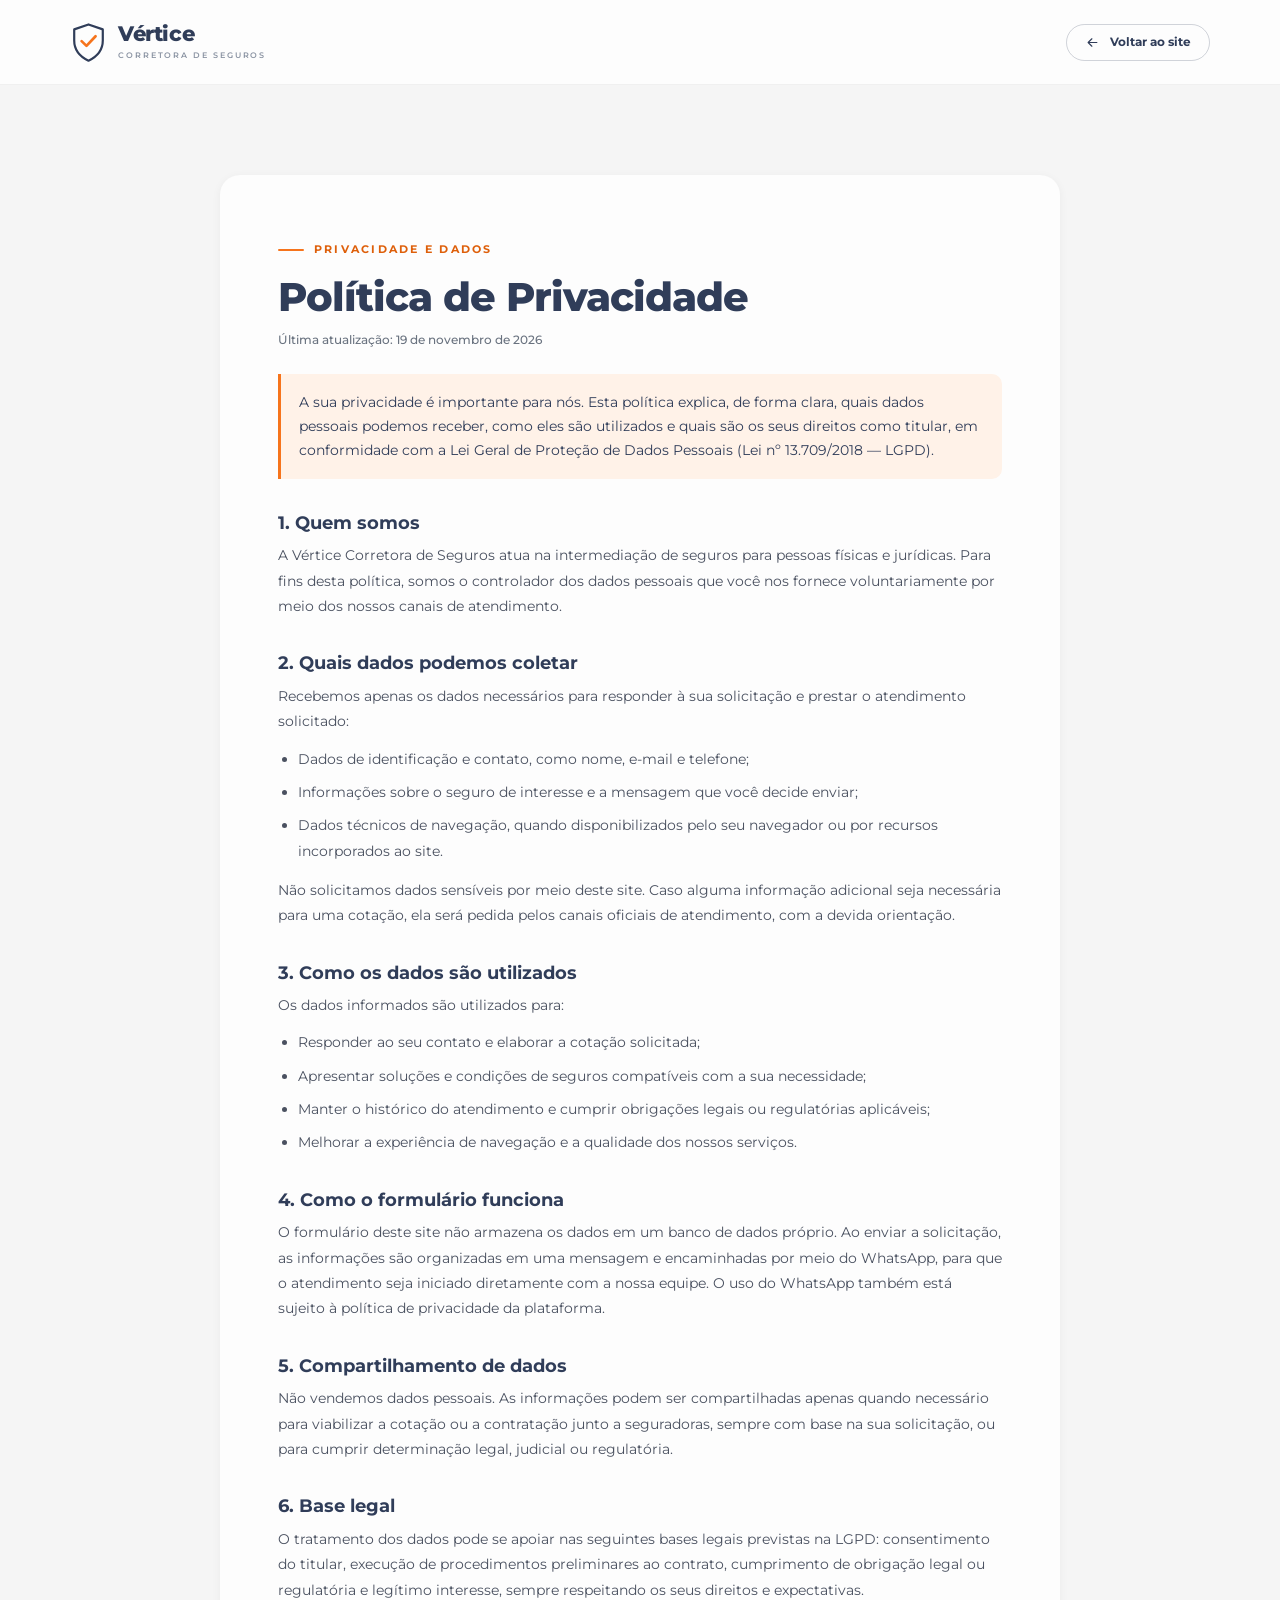
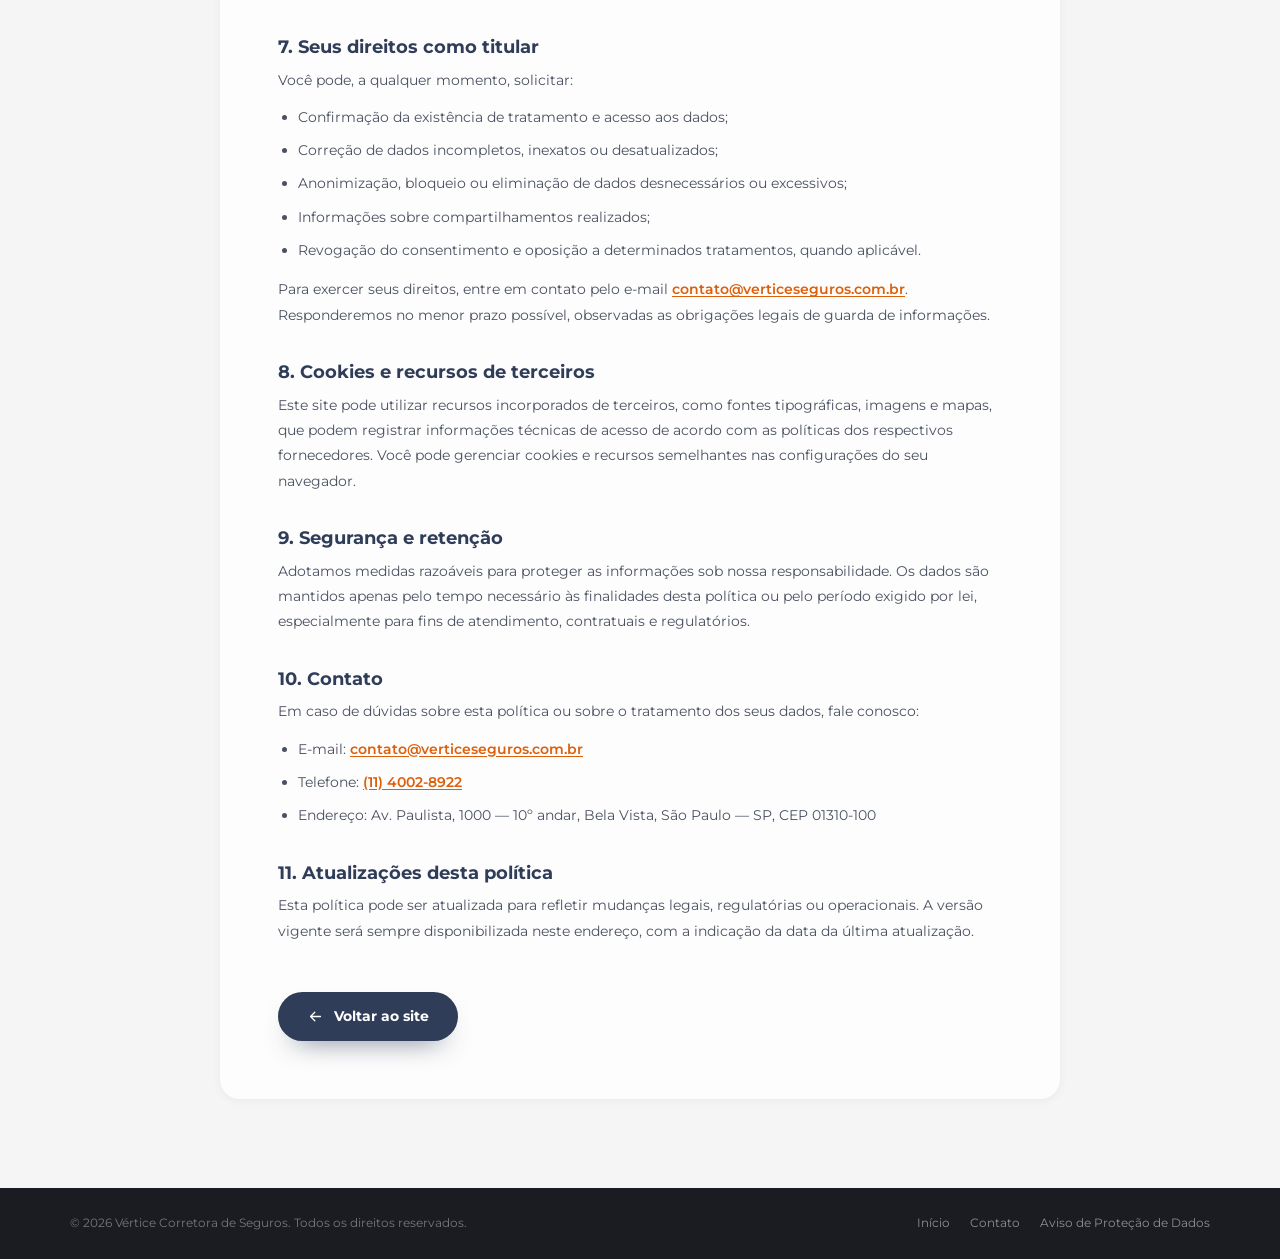
==== privacidade.html @ 3427d9cf "first commit" ====
﻿<!DOCTYPE html>
<html lang="pt-BR">
<head>
  <meta charset="UTF-8">
  <meta name="viewport" content="width=device-width, initial-scale=1.0">
  <title>Política de Privacidade | Vértice Seguros</title>
  <meta name="description" content="Saiba como a Vértice Corretora de Seguros trata os dados pessoais recebidos por meio de seus canais de atendimento, em conformidade com a LGPD.">
  <meta name="theme-color" content="#F6741C">
  <link rel="icon" type="image/svg+xml" href="assets/img/favicon.svg">
  <link rel="preconnect" href="https://fonts.googleapis.com">
  <link rel="preconnect" href="https://fonts.gstatic.com" crossorigin>
  <link href="https://fonts.googleapis.com/css2?family=Montserrat:wght@400;500;600;700;800&display=swap" rel="stylesheet">
  <link rel="stylesheet" href="assets/css/styles.css">
</head>
<body class="legal-page">
  <a class="skip-link" href="#conteudo">Ir para o conteúdo</a>

  <header class="site-header legal-header">
    <div class="container header-inner">
      <a class="brand" href="index.html" aria-label="Vértice Seguros, voltar ao site">
        <svg class="brand-mark" viewBox="0 0 44 48" aria-hidden="true">
          <path d="M22 2.5 39 8.4v13.2c0 10.9-6.9 19.2-17 24.1-10.1-4.9-17-13.2-17-24.1V8.4L22 2.5Z" fill="none" stroke="currentColor" stroke-width="2.6" stroke-linejoin="round"/>
          <path d="M13.8 22.4 19.6 28 30.4 16.6" fill="none" stroke="#F6741C" stroke-width="3.2" stroke-linecap="round" stroke-linejoin="round"/>
        </svg>
        <span class="brand-text">
          <span class="brand-name">Vértice</span>
          <span class="brand-sub">Corretora de Seguros</span>
        </span>
      </a>
      <a class="btn btn-outline-navy btn-sm" href="index.html">
        <svg class="icon" viewBox="0 0 24 24" aria-hidden="true"><path d="M19 12H5M11 18l-6-6 6-6"/></svg>
        Voltar ao site
      </a>
    </div>
  </header>

  <main class="legal-main" id="conteudo">
    <div class="container">
      <article class="legal-wrap">
        <p class="eyebrow">Privacidade e dados</p>
        <h1>Política de Privacidade</h1>
        <p class="legal-meta">Última atualização: 19 de novembro de 2026</p>

        <p class="legal-intro">A sua privacidade é importante para nós. Esta política explica, de forma clara, quais dados pessoais podemos receber, como eles são utilizados e quais são os seus direitos como titular, em conformidade com a Lei Geral de Proteção de Dados Pessoais (Lei nº 13.709/2018 — LGPD).</p>

        <div class="legal-body">
          <h2>1. Quem somos</h2>
          <p>A Vértice Corretora de Seguros atua na intermediação de seguros para pessoas físicas e jurídicas. Para fins desta política, somos o controlador dos dados pessoais que você nos fornece voluntariamente por meio dos nossos canais de atendimento.</p>

          <h2>2. Quais dados podemos coletar</h2>
          <p>Recebemos apenas os dados necessários para responder à sua solicitação e prestar o atendimento solicitado:</p>
          <ul>
            <li>Dados de identificação e contato, como nome, e-mail e telefone;</li>
            <li>Informações sobre o seguro de interesse e a mensagem que você decide enviar;</li>
            <li>Dados técnicos de navegação, quando disponibilizados pelo seu navegador ou por recursos incorporados ao site.</li>
          </ul>
          <p>Não solicitamos dados sensíveis por meio deste site. Caso alguma informação adicional seja necessária para uma cotação, ela será pedida pelos canais oficiais de atendimento, com a devida orientação.</p>

          <h2>3. Como os dados são utilizados</h2>
          <p>Os dados informados são utilizados para:</p>
          <ul>
            <li>Responder ao seu contato e elaborar a cotação solicitada;</li>
            <li>Apresentar soluções e condições de seguros compatíveis com a sua necessidade;</li>
            <li>Manter o histórico do atendimento e cumprir obrigações legais ou regulatórias aplicáveis;</li>
            <li>Melhorar a experiência de navegação e a qualidade dos nossos serviços.</li>
          </ul>

          <h2>4. Como o formulário funciona</h2>
          <p>O formulário deste site não armazena os dados em um banco de dados próprio. Ao enviar a solicitação, as informações são organizadas em uma mensagem e encaminhadas por meio do WhatsApp, para que o atendimento seja iniciado diretamente com a nossa equipe. O uso do WhatsApp também está sujeito à política de privacidade da plataforma.</p>

          <h2>5. Compartilhamento de dados</h2>
          <p>Não vendemos dados pessoais. As informações podem ser compartilhadas apenas quando necessário para viabilizar a cotação ou a contratação junto a seguradoras, sempre com base na sua solicitação, ou para cumprir determinação legal, judicial ou regulatória.</p>

          <h2>6. Base legal</h2>
          <p>O tratamento dos dados pode se apoiar nas seguintes bases legais previstas na LGPD: consentimento do titular, execução de procedimentos preliminares ao contrato, cumprimento de obrigação legal ou regulatória e legítimo interesse, sempre respeitando os seus direitos e expectativas.</p>

          <h2 id="dados">7. Seus direitos como titular</h2>
          <p>Você pode, a qualquer momento, solicitar:</p>
          <ul>
            <li>Confirmação da existência de tratamento e acesso aos dados;</li>
            <li>Correção de dados incompletos, inexatos ou desatualizados;</li>
            <li>Anonimização, bloqueio ou eliminação de dados desnecessários ou excessivos;</li>
            <li>Informações sobre compartilhamentos realizados;</li>
            <li>Revogação do consentimento e oposição a determinados tratamentos, quando aplicável.</li>
          </ul>
          <p>Para exercer seus direitos, entre em contato pelo e-mail <a href="mailto:contato@verticeseguros.com.br">contato@verticeseguros.com.br</a>. Responderemos no menor prazo possível, observadas as obrigações legais de guarda de informações.</p>

          <h2>8. Cookies e recursos de terceiros</h2>
          <p>Este site pode utilizar recursos incorporados de terceiros, como fontes tipográficas, imagens e mapas, que podem registrar informações técnicas de acesso de acordo com as políticas dos respectivos fornecedores. Você pode gerenciar cookies e recursos semelhantes nas configurações do seu navegador.</p>

          <h2>9. Segurança e retenção</h2>
          <p>Adotamos medidas razoáveis para proteger as informações sob nossa responsabilidade. Os dados são mantidos apenas pelo tempo necessário às finalidades desta política ou pelo período exigido por lei, especialmente para fins de atendimento, contratuais e regulatórios.</p>

          <h2>10. Contato</h2>
          <p>Em caso de dúvidas sobre esta política ou sobre o tratamento dos seus dados, fale conosco:</p>
          <ul>
            <li>E-mail: <a href="mailto:contato@verticeseguros.com.br">contato@verticeseguros.com.br</a></li>
            <li>Telefone: <a href="tel:+551140028922">(11) 4002-8922</a></li>
            <li>Endereço: Av. Paulista, 1000 — 10º andar, Bela Vista, São Paulo — SP, CEP 01310-100</li>
          </ul>

          <h2>11. Atualizações desta política</h2>
          <p>Esta política pode ser atualizada para refletir mudanças legais, regulatórias ou operacionais. A versão vigente será sempre disponibilizada neste endereço, com a indicação da data da última atualização.</p>
        </div>

        <a class="btn btn-navy legal-back" href="index.html">
          <svg class="icon" viewBox="0 0 24 24" aria-hidden="true"><path d="M19 12H5M11 18l-6-6 6-6"/></svg>
          Voltar ao site
        </a>
      </article>
    </div>
  </main>

  <footer class="site-footer legal-footer">
    <div class="container">
      <div class="footer-bottom">
        <p>&copy; 2026 Vértice Corretora de Seguros. Todos os direitos reservados.</p>
        <div class="footer-legal-links">
          <a href="index.html">Início</a>
          <a href="index.html#contato">Contato</a>
          <a href="#dados">Aviso de Proteção de Dados</a>
        </div>
      </div>
    </div>
  </footer>
</body>
</html>
---- assets/css/styles.css ----
:root {
  --orange: #F6741C;
  --orange-600: #DE5F0A;
  --orange-soft: #FFF2E8;
  --navy: #303D59;
  --navy-deep: #273247;
  --graphite: #23242B;
  --ink: #1B1C22;
  --white: #FDFDFD;
  --gray: #F5F5F5;
  --mist: #E9EDF4;
  --text: #4A5160;
  --muted: #69727F;
  --line: #E3E7EE;
  --radius: 14px;
  --radius-lg: 20px;
  --shadow-sm: 0 2px 10px rgba(35, 36, 43, .05);
  --shadow: 0 18px 40px -18px rgba(35, 36, 43, .18);
  --shadow-lg: 0 32px 70px -30px rgba(35, 36, 43, .3);
  --container: 1140px;
  --header-h: 84px;
  --font: "Montserrat", system-ui, -apple-system, "Segoe UI", sans-serif;
  --ease: cubic-bezier(.22, .61, .36, 1);
}

*,
*::before,
*::after {
  box-sizing: border-box;
}

html {
  scroll-behavior: smooth;
  scroll-padding-top: 104px;
  -webkit-text-size-adjust: 100%;
}

body {
  margin: 0;
  font-family: var(--font);
  font-size: 16px;
  color: var(--text);
  background: var(--white);
  line-height: 1.6;
  overflow-x: hidden;
  -webkit-font-smoothing: antialiased;
  text-rendering: optimizeLegibility;
}

img {
  display: block;
  max-width: 100%;
}

a {
  color: inherit;
  text-decoration: none;
}

ul,
ol {
  margin: 0;
  padding: 0;
  list-style: none;
}

h1,
h2,
h3,
h4,
p {
  margin: 0;
}

h1,
h2,
h3,
h4 {
  color: var(--navy);
  line-height: 1.15;
}

button {
  font-family: inherit;
}

::selection {
  background: rgba(246, 116, 28, .22);
  color: var(--graphite);
}

:focus-visible {
  outline: 2px solid var(--orange);
  outline-offset: 3px;
}

.svg-sprite {
  position: absolute;
  width: 0;
  height: 0;
  overflow: hidden;
}

.icon {
  width: 1.15em;
  height: 1.15em;
  flex-shrink: 0;
  fill: none;
  stroke: currentColor;
  stroke-width: 1.8;
  stroke-linecap: round;
  stroke-linejoin: round;
}

.container {
  width: min(100% - 48px, var(--container));
  margin-inline: auto;
}

.skip-link {
  position: fixed;
  top: -120px;
  left: 16px;
  z-index: 999;
  padding: 12px 20px;
  border-radius: 999px;
  background: var(--navy);
  color: #fff;
  font-size: .85rem;
  font-weight: 600;
  transition: top .25s var(--ease);
}

.skip-link:focus {
  top: 16px;
}

.section {
  position: relative;
  padding-block: clamp(72px, 8vw, 116px);
}

.eyebrow {
  display: inline-flex;
  align-items: center;
  gap: 10px;
  margin: 0;
  color: var(--orange-600);
  font-size: .7rem;
  font-weight: 700;
  letter-spacing: .2em;
  text-transform: uppercase;
  line-height: 1.4;
}

.eyebrow::before {
  content: "";
  width: 26px;
  height: 2px;
  border-radius: 2px;
  background: var(--orange);
}

.eyebrow-light {
  color: #FFB27D;
}

.eyebrow-light::before {
  background: #FFB27D;
}

.btn {
  display: inline-flex;
  align-items: center;
  justify-content: center;
  gap: 10px;
  padding: 15px 28px;
  border: 1px solid transparent;
  border-radius: 999px;
  background: none;
  color: var(--navy);
  font-family: var(--font);
  font-size: .9rem;
  font-weight: 700;
  line-height: 1;
  text-align: center;
  cursor: pointer;
  transition: transform .3s var(--ease), background-color .3s var(--ease), color .3s var(--ease), border-color .3s var(--ease), box-shadow .3s var(--ease);
}

.btn .icon {
  width: 17px;
  height: 17px;
  transition: transform .3s var(--ease);
}

.btn:hover .icon:last-child {
  transform: translateX(3px);
}

.btn-primary {
  background: var(--orange);
  color: #fff;
  box-shadow: 0 14px 28px -14px rgba(246, 116, 28, .85);
}

.btn-primary:hover {
  background: var(--orange-600);
  transform: translateY(-2px);
  box-shadow: 0 18px 34px -14px rgba(222, 95, 10, .7);
}

.btn-primary:focus-visible {
  outline-color: var(--navy);
}

.btn-ghost {
  border-color: rgba(255, 255, 255, .38);
  background: rgba(255, 255, 255, .05);
  color: #fff;
  backdrop-filter: blur(8px);
}

.btn-ghost:hover {
  border-color: #fff;
  background: #fff;
  color: var(--navy);
  transform: translateY(-2px);
}

.btn-navy {
  background: var(--navy);
  color: #fff;
  box-shadow: 0 14px 28px -16px rgba(48, 61, 89, .8);
}

.btn-navy:hover {
  background: var(--navy-deep);
  transform: translateY(-2px);
}

.btn-outline-navy {
  border-color: rgba(48, 61, 89, .22);
  color: var(--navy);
}

.btn-outline-navy:hover {
  border-color: var(--orange);
  color: var(--orange-600);
}

.btn-sm {
  padding: 12px 20px;
  font-size: .79rem;
}

.btn-block {
  width: 100%;
  margin-top: 22px;
}

.link-arrow {
  display: inline-flex;
  align-items: center;
  gap: 8px;
  padding-bottom: 4px;
  border-bottom: 1px solid transparent;
  color: var(--navy);
  font-size: .8rem;
  font-weight: 700;
  transition: color .3s var(--ease), border-color .3s var(--ease);
}

.link-arrow .icon {
  width: 15px;
  height: 15px;
  color: var(--orange);
  transition: transform .3s var(--ease);
}

.link-arrow:hover {
  color: var(--orange-600);
  border-color: rgba(246, 116, 28, .5);
}

.link-arrow:hover .icon {
  transform: translateX(3px);
}

.reveal {
  opacity: 0;
  transform: translateY(26px);
  transition: opacity .75s var(--ease), transform .75s var(--ease);
}

.reveal.is-visible {
  opacity: 1;
  transform: none;
}

.delay-1 {
  transition-delay: .08s;
}

.delay-2 {
  transition-delay: .16s;
}

.delay-3 {
  transition-delay: .24s;
}

.site-header {
  position: sticky;
  top: 0;
  z-index: 100;
  background: rgba(253, 253, 253, .95);
  border-bottom: 1px solid rgba(35, 36, 43, .06);
  backdrop-filter: blur(14px);
  -webkit-backdrop-filter: blur(14px);
  transition: box-shadow .35s var(--ease), border-color .35s var(--ease);
}

.site-header.is-scrolled {
  border-color: transparent;
  box-shadow: 0 14px 34px -24px rgba(35, 36, 43, .45);
}

.header-inner {
  display: flex;
  align-items: center;
  gap: 28px;
  height: var(--header-h);
  transition: height .35s var(--ease);
}

.site-header.is-scrolled .header-inner {
  height: 72px;
}

.brand {
  display: inline-flex;
  align-items: center;
  gap: 11px;
  flex-shrink: 0;
  color: var(--navy);
}

.brand-mark {
  width: 37px;
  height: 41px;
  transition: width .35s var(--ease), height .35s var(--ease);
}

.site-header.is-scrolled .brand-mark {
  width: 34px;
  height: 38px;
}

.brand-text {
  display: flex;
  flex-direction: column;
  line-height: 1;
}

.brand-name {
  color: inherit;
  font-size: 1.3rem;
  font-weight: 800;
  letter-spacing: -.02em;
}

.brand-sub {
  margin-top: 6px;
  color: #8A93A2;
  font-size: .52rem;
  font-weight: 600;
  letter-spacing: .23em;
  text-transform: uppercase;
}

.nav {
  margin-inline: auto;
}

.nav > ul {
  display: flex;
  align-items: center;
  gap: 30px;
}

.nav a {
  position: relative;
  display: inline-block;
  padding: 8px 0;
  color: #495468;
  font-size: .86rem;
  font-weight: 600;
  transition: color .25s var(--ease);
}

.nav a::after {
  content: "";
  position: absolute;
  left: 0;
  right: 0;
  bottom: 0;
  height: 2px;
  border-radius: 2px;
  background: var(--orange);
  transform: scaleX(0);
  transform-origin: left;
  transition: transform .3s var(--ease);
}

.nav a:hover,
.nav a.is-active {
  color: var(--navy);
}

.nav a:hover::after,
.nav a.is-active::after {
  transform: scaleX(1);
}

.nav-extra {
  display: none;
}

.header-actions {
  display: flex;
  align-items: center;
  gap: 16px;
  flex-shrink: 0;
}

.wa-quick {
  display: inline-flex;
  align-items: center;
  gap: 8px;
  color: var(--navy);
  font-size: .78rem;
  font-weight: 700;
  transition: color .25s var(--ease);
}

.wa-quick .icon {
  width: 21px;
  height: 21px;
  color: #22B35C;
}

.wa-quick:hover {
  color: var(--orange-600);
}

.nav-toggle {
  display: none;
  flex-direction: column;
  align-items: center;
  justify-content: center;
  gap: 5px;
  width: 44px;
  height: 44px;
  padding: 0;
  border: 1px solid var(--line);
  border-radius: 12px;
  background: #fff;
  cursor: pointer;
  transition: border-color .25s var(--ease);
}

.nav-toggle:hover {
  border-color: rgba(246, 116, 28, .5);
}

.nav-toggle span {
  display: block;
  width: 19px;
  height: 2px;
  border-radius: 2px;
  background: var(--navy);
  transition: transform .3s var(--ease), opacity .3s var(--ease);
}

.hero {
  position: relative;
  display: flex;
  align-items: center;
  min-height: min(86vh, 790px);
  padding-block: clamp(92px, 10vw, 132px);
  overflow: hidden;
  background: #1B1E26;
  color: #fff;
}

.hero-media,
.hero-shade {
  position: absolute;
  inset: 0;
}

.hero-media img {
  width: 100%;
  height: 100%;
  object-fit: cover;
  object-position: 50% 34%;
  animation: heroZoom 16s var(--ease) both;
}

.hero-shade {
  background:
    linear-gradient(0deg, rgba(20, 22, 28, .6) 0%, rgba(20, 22, 28, 0) 46%),
    linear-gradient(92deg, rgba(20, 22, 28, .95) 0%, rgba(20, 22, 28, .84) 38%, rgba(20, 22, 28, .46) 68%, rgba(20, 22, 28, .28) 100%);
}

.hero-inner {
  position: relative;
  z-index: 2;
}

.hero .eyebrow {
  animation: heroRise .8s var(--ease) .1s both;
}

.hero h1 {
  max-width: 740px;
  margin: 20px 0 22px;
  color: #fff;
  font-size: clamp(2.45rem, 4.8vw, 4.05rem);
  font-weight: 800;
  line-height: 1.04;
  letter-spacing: -.03em;
  animation: heroRise .9s var(--ease) .18s both;
}

.hero h1 .accent {
  color: var(--orange);
}

.hero-sub {
  max-width: 560px;
  color: rgba(255, 255, 255, .82);
  font-size: clamp(.98rem, 1.25vw, 1.1rem);
  line-height: 1.75;
  animation: heroRise .9s var(--ease) .28s both;
}

.hero-actions {
  display: flex;
  flex-wrap: wrap;
  gap: 14px;
  margin-top: 34px;
  animation: heroRise .9s var(--ease) .38s both;
}

.hero-points {
  display: flex;
  flex-wrap: wrap;
  gap: 14px 28px;
  margin-top: 44px;
  padding-top: 26px;
  border-top: 1px solid rgba(255, 255, 255, .16);
  animation: heroRise .9s var(--ease) .48s both;
}

.hero-points li {
  display: inline-flex;
  align-items: center;
  gap: 9px;
  color: rgba(255, 255, 255, .78);
  font-size: .78rem;
  font-weight: 600;
}

.hero-points .icon {
  width: 15px;
  height: 15px;
  padding: 3px;
  border-radius: 50%;
  background: rgba(246, 116, 28, .18);
  color: #FFB27D;
  box-sizing: content-box;
}

.hero-scroll {
  position: absolute;
  left: 50%;
  bottom: 26px;
  z-index: 2;
  display: flex;
  flex-direction: column;
  align-items: center;
  gap: 9px;
  color: rgba(255, 255, 255, .55);
  font-size: .6rem;
  font-weight: 600;
  letter-spacing: .22em;
  text-transform: uppercase;
  transform: translateX(-50%);
  animation: fadeIn 1s var(--ease) 1.1s both;
  transition: color .25s var(--ease);
}

.hero-scroll:hover {
  color: #fff;
}

.hero-scroll-mouse {
  position: relative;
  width: 21px;
  height: 32px;
  border: 1px solid rgba(255, 255, 255, .4);
  border-radius: 12px;
}

.hero-scroll-mouse::after {
  content: "";
  position: absolute;
  top: 6px;
  left: 50%;
  width: 3px;
  height: 6px;
  border-radius: 2px;
  background: var(--orange);
  transform: translateX(-50%);
  animation: scrollDot 1.8s ease-in-out infinite;
}

.section-head {
  max-width: 700px;
  margin-bottom: clamp(38px, 4.5vw, 56px);
}

.section-head h2 {
  margin: 16px 0 16px;
  font-size: clamp(2rem, 3.4vw, 2.85rem);
  font-weight: 800;
  line-height: 1.12;
  letter-spacing: -.025em;
}

.section-head > p:last-child {
  max-width: 600px;
  color: var(--muted);
  font-size: .98rem;
  line-height: 1.75;
}

.section-head.head-row {
  display: flex;
  align-items: flex-end;
  justify-content: space-between;
  gap: 32px;
  max-width: none;
}

.head-row > div {
  max-width: 660px;
}

.head-row .link-arrow {
  margin-bottom: 6px;
  white-space: nowrap;
}

.section-head.center {
  max-width: 680px;
  margin-inline: auto;
  text-align: center;
}

.section-head.center .eyebrow {
  justify-content: center;
}

.section-head.center > p:last-child {
  margin-inline: auto;
}

.section-services {
  background:
    radial-gradient(540px 320px at 92% 4%, rgba(246, 116, 28, .06), transparent 70%),
    var(--gray);
}

.services-grid {
  display: grid;
  grid-template-columns: repeat(4, minmax(0, 1fr));
  gap: 24px;
}

.service-card {
  display: flex;
  flex-direction: column;
  overflow: hidden;
  border: 1px solid rgba(35, 36, 43, .05);
  border-radius: var(--radius);
  background: var(--white);
  box-shadow: 0 12px 30px -22px rgba(35, 36, 43, .35);
  transition: transform .4s var(--ease), box-shadow .4s var(--ease), border-color .4s var(--ease);
}

.service-card:hover {
  border-color: rgba(246, 116, 28, .28);
  transform: translateY(-6px);
  box-shadow: var(--shadow-lg);
}

.service-media {
  position: relative;
  aspect-ratio: 16 / 11;
  overflow: hidden;
  background: var(--mist);
}

.service-media::after {
  content: "";
  position: absolute;
  inset: 0;
  background: linear-gradient(180deg, rgba(23, 25, 31, 0) 55%, rgba(23, 25, 31, .22) 100%);
  pointer-events: none;
}

.service-media img {
  width: 100%;
  height: 100%;
  object-fit: cover;
  transition: transform .7s var(--ease);
}

.service-card:hover .service-media img {
  transform: scale(1.06);
}

.service-icon {
  position: absolute;
  top: 14px;
  right: 14px;
  z-index: 2;
  display: grid;
  place-items: center;
  width: 44px;
  height: 44px;
  border: 1px solid rgba(35, 36, 43, .04);
  border-radius: 12px;
  background: rgba(253, 253, 253, .94);
  color: var(--orange);
  box-shadow: 0 8px 20px -10px rgba(35, 36, 43, .5);
  backdrop-filter: blur(4px);
  transition: background-color .3s var(--ease), color .3s var(--ease);
}

.service-icon .icon {
  width: 22px;
  height: 22px;
}

.service-card:hover .service-icon {
  background: var(--orange);
  color: #fff;
}

.service-body {
  display: flex;
  flex: 1;
  flex-direction: column;
  padding: 22px 22px 24px;
}

.service-body h3 {
  margin-bottom: 8px;
  font-size: 1.02rem;
  font-weight: 700;
  letter-spacing: -.01em;
}

.service-body p {
  margin-bottom: 18px;
  color: var(--muted);
  font-size: .84rem;
  line-height: 1.66;
}

.card-link {
  display: inline-flex;
  align-items: center;
  align-self: flex-start;
  gap: 8px;
  margin-top: auto;
  padding: 9px 15px;
  border-radius: 999px;
  background: var(--orange-soft);
  color: var(--orange-600);
  font-size: .76rem;
  font-weight: 700;
  transition: background-color .3s var(--ease), color .3s var(--ease);
}

.card-link .icon {
  width: 14px;
  height: 14px;
  transition: transform .3s var(--ease);
}

.card-link:hover {
  background: var(--orange);
  color: #fff;
}

.card-link:hover .icon {
  transform: translateX(3px);
}

.section-about {
  overflow: hidden;
  background: var(--white);
}

.about-grid {
  display: grid;
  grid-template-columns: minmax(0, .92fr) minmax(0, 1.08fr);
  align-items: center;
  gap: clamp(44px, 6.5vw, 88px);
}

.about-media {
  position: relative;
  padding: 0 22px 22px 0;
}

.about-media::before {
  content: "";
  position: absolute;
  right: 0;
  bottom: 0;
  z-index: 0;
  width: 76%;
  height: 68%;
  border-radius: 24px;
  background: linear-gradient(135deg, var(--orange) 0%, #F9A15E 100%);
}

.about-photo {
  position: relative;
  z-index: 1;
  overflow: hidden;
  border-radius: 22px;
  box-shadow: var(--shadow-lg);
}

.about-photo img {
  width: 100%;
  height: 100%;
  aspect-ratio: 4 / 4.55;
  object-fit: cover;
}

.about-badge {
  position: absolute;
  left: -18px;
  bottom: 42px;
  z-index: 3;
  display: flex;
  align-items: center;
  gap: 12px;
  max-width: 296px;
  padding: 16px 18px;
  border: 1px solid rgba(35, 36, 43, .04);
  border-radius: 16px;
  background: var(--white);
  box-shadow: 0 24px 50px -24px rgba(35, 36, 43, .4);
}

.about-badge-icon {
  display: grid;
  place-items: center;
  flex-shrink: 0;
  width: 44px;
  height: 44px;
  border-radius: 12px;
  background: var(--orange-soft);
  color: var(--orange);
}

.about-badge-icon .icon {
  width: 23px;
  height: 23px;
}

.about-badge strong {
  display: block;
  color: var(--navy);
  font-size: .85rem;
  font-weight: 700;
  line-height: 1.3;
}

.about-badge span:last-child {
  display: block;
  margin-top: 3px;
  color: var(--muted);
  font-size: .72rem;
  line-height: 1.5;
}

.about-content h2 {
  margin: 16px 0 22px;
  font-size: clamp(2rem, 3.4vw, 2.85rem);
  font-weight: 800;
  letter-spacing: -.025em;
}

.about-content p {
  margin-bottom: 14px;
  color: var(--text);
  font-size: .93rem;
  line-height: 1.8;
}

.about-content .about-lead {
  color: var(--navy);
  font-size: 1.02rem;
  font-weight: 500;
  line-height: 1.75;
}

.about-list {
  display: grid;
  gap: 13px;
  margin: 26px 0 30px;
}

.about-list li {
  display: flex;
  align-items: center;
  gap: 11px;
  color: var(--navy);
  font-size: .88rem;
  font-weight: 600;
}

.check-dot {
  display: grid;
  place-items: center;
  flex-shrink: 0;
  width: 24px;
  height: 24px;
  border-radius: 50%;
  background: var(--orange-soft);
  color: var(--orange-600);
}

.check-dot .icon {
  width: 13px;
  height: 13px;
  stroke-width: 2.4;
}

.about-actions {
  display: flex;
  flex-wrap: wrap;
  align-items: center;
  gap: 18px;
}

.about-note {
  display: inline-flex;
  align-items: center;
  gap: 8px;
  color: var(--muted);
  font-size: .74rem;
  font-weight: 600;
}

.about-note::before {
  content: "";
  width: 6px;
  height: 6px;
  border-radius: 50%;
  background: var(--orange);
}

.section-differentials {
  background:
    radial-gradient(600px 400px at 0% 100%, rgba(255, 255, 255, .65), transparent 65%),
    var(--mist);
}

.diff-grid {
  display: grid;
  grid-template-columns: repeat(3, minmax(0, 1fr));
  gap: 20px;
}

.diff-card {
  padding: 28px 26px 30px;
  border: 1px solid rgba(48, 61, 89, .06);
  border-radius: var(--radius);
  background: rgba(253, 253, 253, .82);
  box-shadow: var(--shadow-sm);
  transition: transform .35s var(--ease), box-shadow .35s var(--ease), background-color .35s var(--ease);
}

.diff-card:hover {
  background: var(--white);
  transform: translateY(-5px);
  box-shadow: var(--shadow);
}

.diff-icon {
  display: grid;
  place-items: center;
  width: 48px;
  height: 48px;
  border-radius: 14px;
  background: var(--orange-soft);
  color: var(--orange);
  transition: background-color .3s var(--ease), color .3s var(--ease);
}

.diff-icon .icon {
  width: 24px;
  height: 24px;
}

.diff-card:hover .diff-icon {
  background: var(--orange);
  color: #fff;
}

.diff-card h3 {
  margin: 18px 0 8px;
  font-size: .95rem;
  font-weight: 700;
}

.diff-card p {
  color: var(--muted);
  font-size: .83rem;
  line-height: 1.68;
}

.section-cta {
  overflow: hidden;
  background: var(--graphite);
  color: #fff;
  text-align: center;
}

.cta-glow {
  position: absolute;
  top: 50%;
  left: -180px;
  width: 560px;
  height: 560px;
  border-radius: 50%;
  background: radial-gradient(circle, rgba(246, 116, 28, .24) 0%, rgba(246, 116, 28, 0) 68%);
  transform: translateY(-50%);
  pointer-events: none;
}

.cta-ring {
  position: absolute;
  border: 1px solid rgba(246, 116, 28, .16);
  border-radius: 50%;
  pointer-events: none;
}

.cta-ring-1 {
  top: -230px;
  right: -140px;
  width: 520px;
  height: 520px;
}

.cta-ring-2 {
  right: 40px;
  bottom: -260px;
  width: 420px;
  height: 420px;
  border-color: rgba(255, 255, 255, .06);
}

.cta-inner {
  position: relative;
  z-index: 1;
  display: flex;
  flex-direction: column;
  align-items: center;
}

.cta-inner h2 {
  max-width: 720px;
  margin: 18px 0 16px;
  color: #fff;
  font-size: clamp(2.05rem, 3.5vw, 2.95rem);
  font-weight: 800;
  letter-spacing: -.025em;
}

.cta-inner > p {
  max-width: 540px;
  color: rgba(255, 255, 255, .72);
  font-size: 1rem;
  line-height: 1.75;
}

.cta-actions {
  display: flex;
  flex-wrap: wrap;
  justify-content: center;
  gap: 14px;
  margin-top: 32px;
}

.cta-inner > p.cta-note {
  max-width: none;
}

.cta-note {
  margin-top: 26px;
  color: rgba(255, 255, 255, .4);
  font-size: .72rem;
  font-weight: 500;
  letter-spacing: .02em;
}

.section-insurers {
  background: var(--white);
}

.insurers-grid {
  display: grid;
  grid-template-columns: repeat(4, minmax(0, 1fr));
  gap: 18px;
}

.insurer-tile {
  display: flex;
  flex-direction: column;
  align-items: center;
  justify-content: center;
  gap: 8px;
  height: 104px;
  padding: 18px;
  border: 1px dashed #CBD4E1;
  border-radius: 12px;
  background: var(--white);
  color: #7E8898;
  font-size: .65rem;
  font-weight: 600;
  letter-spacing: .08em;
  text-align: center;
  text-transform: uppercase;
  transition: border-color .3s var(--ease), background-color .3s var(--ease), color .3s var(--ease);
}

.insurer-tile .icon {
  width: 24px;
  height: 24px;
  opacity: .65;
}

.insurer-tile:hover {
  border-color: rgba(246, 116, 28, .55);
  background: #FFFAF6;
  color: var(--orange-600);
}

.insurers-note {
  display: flex;
  align-items: center;
  justify-content: center;
  gap: 8px;
  margin-top: 26px;
  color: var(--muted);
  font-size: .76rem;
  line-height: 1.6;
  text-align: center;
}

.insurers-note .icon {
  width: 16px;
  height: 16px;
  flex-shrink: 0;
  color: var(--orange);
}

.section-contact {
  background: var(--gray);
}

.contact-grid {
  display: grid;
  grid-template-columns: minmax(0, .94fr) minmax(0, 1.06fr);
  align-items: start;
  gap: 30px;
}

.contact-panel {
  padding: clamp(24px, 3.2vw, 36px);
  border: 1px solid rgba(35, 36, 43, .04);
  border-radius: var(--radius-lg);
  background: var(--white);
  box-shadow: var(--shadow-sm);
}

.contact-panel h3 {
  margin-bottom: 24px;
  font-size: 1.14rem;
  font-weight: 700;
}

.contact-list {
  display: grid;
  gap: 19px;
}

.contact-list li {
  display: flex;
  align-items: flex-start;
  gap: 14px;
}

.contact-list li > div {
  flex: 1;
  min-width: 0;
}

.contact-icon {
  display: grid;
  place-items: center;
  flex-shrink: 0;
  width: 44px;
  height: 44px;
  border-radius: 12px;
  background: var(--orange-soft);
  color: var(--orange-600);
}

.contact-icon .icon {
  width: 20px;
  height: 20px;
}

.contact-label {
  display: block;
  margin-bottom: 3px;
  color: var(--muted);
  font-size: .66rem;
  font-weight: 700;
  letter-spacing: .12em;
  text-transform: uppercase;
}

.contact-value {
  display: block;
  color: var(--navy);
  font-size: .87rem;
  font-weight: 600;
  line-height: 1.6;
  overflow-wrap: anywhere;
  transition: color .25s var(--ease);
}

a.contact-value:hover {
  color: var(--orange-600);
}

.contact-map {
  margin-top: 26px;
  overflow: hidden;
  border: 1px solid var(--line);
  border-radius: 14px;
  background: var(--mist);
}

.contact-map iframe {
  display: block;
  width: 100%;
  height: 208px;
  border: 0;
  filter: grayscale(.18) contrast(1.03);
}

.form-card {
  scroll-margin-top: 28px;
  padding: clamp(26px, 3.4vw, 40px);
  border: 1px solid rgba(35, 36, 43, .04);
  border-radius: var(--radius-lg);
  background: var(--white);
  box-shadow: 0 34px 70px -42px rgba(35, 36, 43, .45);
}

.form-head {
  display: flex;
  align-items: flex-start;
  gap: 14px;
  margin-bottom: 26px;
}

.form-badge {
  display: grid;
  place-items: center;
  flex-shrink: 0;
  width: 46px;
  height: 46px;
  border-radius: 12px;
  background: var(--orange-soft);
  color: var(--orange);
}

.form-badge .icon {
  width: 23px;
  height: 23px;
}

.form-head h3 {
  margin: 1px 0 5px;
  font-size: 1.2rem;
  font-weight: 700;
}

.form-head p {
  color: var(--muted);
  font-size: .8rem;
  line-height: 1.55;
}

.form-grid {
  display: grid;
  grid-template-columns: repeat(2, minmax(0, 1fr));
  gap: 16px;
}

.field--full {
  grid-column: 1 / -1;
}

.field label {
  display: block;
  margin-bottom: 7px;
  color: var(--navy);
  font-size: .76rem;
  font-weight: 700;
  letter-spacing: .01em;
}

.field input,
.field select,
.field textarea {
  width: 100%;
  padding: 13px 15px;
  border: 1.5px solid transparent;
  border-radius: 10px;
  background: var(--gray);
  color: var(--navy);
  font-family: var(--font);
  font-size: .86rem;
  font-weight: 500;
  line-height: 1.5;
  transition: border-color .25s var(--ease), background-color .25s var(--ease), box-shadow .25s var(--ease);
}

.field input::placeholder,
.field textarea::placeholder {
  color: #9AA3B2;
  font-weight: 400;
}

.field input:hover,
.field select:hover,
.field textarea:hover {
  background: #F0F1F3;
}

.field input:focus,
.field select:focus,
.field textarea:focus {
  outline: none;
  border-color: var(--orange);
  background: #fff;
  box-shadow: 0 0 0 4px rgba(246, 116, 28, .13);
}

.field select {
  appearance: none;
  -webkit-appearance: none;
  padding-right: 42px;
  background-image: url("data:image/svg+xml,%3Csvg xmlns='http://www.w3.org/2000/svg' width='16' height='16' fill='none' stroke='%2377808F' stroke-width='2' stroke-linecap='round' stroke-linejoin='round'%3E%3Cpath d='m4 6 4 4 4-4'/%3E%3C/svg%3E");
  background-repeat: no-repeat;
  background-position: right 15px center;
  cursor: pointer;
}

.field select:invalid {
  color: #9AA3B2;
}

.field textarea {
  min-height: 112px;
  resize: vertical;
}

.field-consent {
  margin-top: 2px;
}

.checkbox {
  display: flex;
  align-items: flex-start;
  gap: 10px;
  color: var(--muted);
  font-size: .75rem;
  font-weight: 400;
  line-height: 1.62;
  cursor: pointer;
}

.checkbox input {
  width: 17px;
  height: 17px;
  margin: 2px 0 0;
  padding: 0;
  border-radius: 4px;
  accent-color: var(--orange);
  flex-shrink: 0;
}

.checkbox a {
  color: var(--orange-600);
  font-weight: 600;
  text-decoration: underline;
  text-underline-offset: 2px;
}

.form-note {
  display: flex;
  align-items: center;
  gap: 7px;
  margin-top: 14px;
  color: #8A93A2;
  font-size: .71rem;
  line-height: 1.5;
}

.form-note .icon {
  width: 14px;
  height: 14px;
  flex-shrink: 0;
  color: var(--orange);
}

.form-success {
  margin-top: 14px;
  padding: 12px 15px;
  border: 1px solid #CBE8D4;
  border-radius: 10px;
  background: #EEF8F1;
  color: #21663E;
  font-size: .78rem;
  font-weight: 500;
  line-height: 1.6;
}

.site-footer {
  position: relative;
  padding-top: 68px;
  background: var(--ink);
  color: rgba(255, 255, 255, .62);
}

.footer-grid {
  display: grid;
  grid-template-columns: 1.5fr .85fr .98fr 1.2fr;
  gap: 38px;
}

.brand-footer {
  color: #fff;
}

.brand-footer .brand-mark {
  width: 36px;
  height: 40px;
}

.brand-footer .brand-sub {
  color: rgba(255, 255, 255, .46);
}

.footer-brand p {
  max-width: 300px;
  margin: 18px 0 22px;
  color: rgba(255, 255, 255, .55);
  font-size: .82rem;
  line-height: 1.8;
}

.social {
  display: flex;
  gap: 10px;
}

.social a {
  display: grid;
  place-items: center;
  width: 38px;
  height: 38px;
  border: 1px solid rgba(255, 255, 255, .14);
  border-radius: 50%;
  color: rgba(255, 255, 255, .72);
  transition: background-color .3s var(--ease), border-color .3s var(--ease), color .3s var(--ease), transform .3s var(--ease);
}

.social a .icon {
  width: 17px;
  height: 17px;
}

.social a:hover {
  border-color: var(--orange);
  background: var(--orange);
  color: #fff;
  transform: translateY(-2px);
}

.footer-col h4 {
  margin: 4px 0 20px;
  color: #fff;
  font-size: .7rem;
  font-weight: 700;
  letter-spacing: .16em;
  text-transform: uppercase;
}

.footer-col ul {
  display: grid;
  gap: 10px;
}

.footer-col ul a {
  color: rgba(255, 255, 255, .6);
  font-size: .82rem;
  line-height: 1.6;
  transition: color .25s var(--ease);
}

.footer-col ul a:hover {
  color: var(--orange);
}

.footer-contact li {
  display: flex;
  align-items: flex-start;
  gap: 10px;
  color: rgba(255, 255, 255, .6);
  font-size: .8rem;
  line-height: 1.7;
}

.footer-contact li > a,
.footer-contact li > span {
  min-width: 0;
  overflow-wrap: anywhere;
}

.footer-contact li .icon {
  width: 15px;
  height: 15px;
  margin-top: 4px;
  color: var(--orange);
}

.footer-bottom {
  display: flex;
  flex-wrap: wrap;
  align-items: center;
  justify-content: space-between;
  gap: 14px 24px;
  margin-top: 54px;
  padding: 22px 0;
  border-top: 1px solid rgba(255, 255, 255, .08);
  color: rgba(255, 255, 255, .4);
  font-size: .72rem;
  line-height: 1.6;
}

.footer-legal-links {
  display: flex;
  flex-wrap: wrap;
  gap: 20px;
}

.footer-legal-links a {
  color: rgba(255, 255, 255, .5);
  transition: color .25s var(--ease);
}

.footer-legal-links a:hover {
  color: var(--orange);
}

.footer-disclaimer {
  max-width: 920px;
  margin: 0;
  padding-bottom: 28px;
  color: rgba(255, 255, 255, .32);
  font-size: .68rem;
  line-height: 1.65;
}

.wa-float {
  position: fixed;
  right: 24px;
  bottom: 24px;
  z-index: 90;
  display: grid;
  place-items: center;
  width: 56px;
  height: 56px;
  border-radius: 50%;
  background: #22B35C;
  color: #fff;
  box-shadow: 0 16px 32px -10px rgba(34, 179, 92, .65);
  transition: transform .3s var(--ease), background-color .3s var(--ease);
}

.wa-float .icon {
  width: 29px;
  height: 29px;
}

.wa-float::before {
  content: "";
  position: absolute;
  inset: 0;
  border-radius: 50%;
  box-shadow: 0 0 0 0 rgba(34, 179, 92, .5);
  animation: waPulse 2.6s ease-out infinite;
}

.wa-float:hover {
  background: #1E9E51;
  transform: translateY(-3px) scale(1.03);
}

.legal-page {
  background: var(--gray);
}

.legal-header .header-inner {
  justify-content: space-between;
}

.legal-header .btn {
  padding: 10px 18px;
  font-size: .76rem;
}

.legal-header .btn .icon {
  width: 15px;
  height: 15px;
}

.legal-footer {
  padding-top: 0;
}

.legal-footer .footer-bottom {
  margin-top: 0;
  border-top: 0;
  padding-block: 26px;
}

.legal-main {
  padding-block: clamp(56px, 7vw, 96px);
}

.legal-wrap {
  max-width: 840px;
  margin-inline: auto;
  padding: clamp(28px, 5vw, 58px);
  border-radius: var(--radius-lg);
  background: var(--white);
  box-shadow: var(--shadow-sm);
}

.legal-wrap h1 {
  margin: 16px 0 10px;
  font-size: clamp(1.8rem, 3.4vw, 2.5rem);
  font-weight: 800;
  letter-spacing: -.025em;
}

.legal-meta {
  color: var(--muted);
  font-size: .76rem;
  font-weight: 500;
}

.legal-intro {
  margin-top: 24px;
  padding: 16px 18px;
  border-left: 3px solid var(--orange);
  border-radius: 0 10px 10px 0;
  background: var(--orange-soft);
  color: var(--navy);
  font-size: .87rem;
  line-height: 1.75;
}

.legal-body h2 {
  margin: 34px 0 10px;
  font-size: 1.12rem;
  font-weight: 700;
}

.legal-body p,
.legal-body li {
  color: var(--text);
  font-size: .88rem;
  line-height: 1.8;
}

.legal-body p {
  margin-bottom: 12px;
}

.legal-body ul {
  display: grid;
  gap: 8px;
  margin: 0 0 14px;
  padding-left: 20px;
  list-style: disc;
}

.legal-body a {
  color: var(--orange-600);
  font-weight: 600;
  text-decoration: underline;
  text-underline-offset: 2px;
}

.legal-back {
  margin-top: 36px;
}

@keyframes heroRise {
  from {
    opacity: 0;
    transform: translateY(22px);
  }
  to {
    opacity: 1;
    transform: none;
  }
}

@keyframes heroZoom {
  from {
    transform: scale(1.06);
  }
  to {
    transform: scale(1);
  }
}

@keyframes fadeIn {
  from {
    opacity: 0;
  }
  to {
    opacity: 1;
  }
}

@keyframes scrollDot {
  0%,
  100% {
    opacity: .4;
    transform: translate(-50%, 0);
  }
  50% {
    opacity: 1;
    transform: translate(-50%, 7px);
  }
}

@keyframes waPulse {
  0% {
    box-shadow: 0 0 0 0 rgba(34, 179, 92, .45);
  }
  70% {
    box-shadow: 0 0 0 14px rgba(34, 179, 92, 0);
  }
  100% {
    box-shadow: 0 0 0 0 rgba(34, 179, 92, 0);
  }
}

@media (max-width: 1200px) {
  .wa-quick span {
    display: none;
  }

  .wa-quick {
    display: grid;
    place-items: center;
    width: 40px;
    height: 40px;
    border: 1px solid var(--line);
    border-radius: 50%;
    background: #fff;
  }

  .wa-quick .icon {
    width: 20px;
    height: 20px;
  }
}

@media (max-width: 1024px) {
  .header-inner {
    gap: 16px;
  }

  .nav {
    position: absolute;
    top: 100%;
    left: 0;
    right: 0;
    margin: 0;
    height: calc(100vh - 72px);
    height: calc(100dvh - 72px);
    overflow-y: auto;
    padding: 8px clamp(20px, 5vw, 40px) 32px;
    border-bottom: 1px solid var(--line);
    background: var(--white);
    box-shadow: 0 30px 50px -30px rgba(35, 36, 43, .4);
    opacity: 0;
    visibility: hidden;
    transform: translateY(-8px);
    pointer-events: none;
    transition: opacity .28s var(--ease), transform .28s var(--ease), visibility .28s;
  }

  body.nav-open .nav {
    opacity: 1;
    visibility: visible;
    transform: none;
    pointer-events: auto;
  }

  .nav > ul {
    flex-direction: column;
    align-items: stretch;
    gap: 0;
  }

  .nav li {
    border-bottom: 1px solid #EFF2F6;
  }

  .nav a {
    display: block;
    padding: 15px 2px;
    font-size: .97rem;
  }

  .nav a::after {
    display: none;
  }

  .nav a.is-active {
    color: var(--orange-600);
  }

  .nav-extra {
    display: flex;
    flex-direction: column;
    gap: 10px;
    margin-top: 18px;
  }

  .nav-toggle {
    display: inline-flex;
  }

  body.nav-open .nav-toggle span:nth-child(1) {
    transform: translateY(7px) rotate(45deg);
  }

  body.nav-open .nav-toggle span:nth-child(2) {
    opacity: 0;
  }

  body.nav-open .nav-toggle span:nth-child(3) {
    transform: translateY(-7px) rotate(-45deg);
  }

  body.nav-open {
    overflow: hidden;
  }

  .services-grid {
    grid-template-columns: repeat(2, minmax(0, 1fr));
  }

  .about-grid {
    grid-template-columns: minmax(0, 1fr);
    gap: 52px;
  }

  .about-media {
    width: 100%;
    max-width: 540px;
    margin-inline: auto;
  }

  .about-photo img {
    aspect-ratio: 4 / 3.7;
  }

  .diff-grid {
    grid-template-columns: repeat(2, minmax(0, 1fr));
  }

  .contact-grid {
    grid-template-columns: minmax(0, 1fr);
  }

  .footer-grid {
    grid-template-columns: repeat(2, minmax(0, 1fr));
    gap: 40px;
  }

  .hero-scroll {
    display: none;
  }
}

@media (max-width: 820px) {
  .section-head.head-row {
    flex-direction: column;
    align-items: flex-start;
    gap: 18px;
  }

  .head-row .link-arrow {
    margin-bottom: 0;
  }

  .section-services .head-row .link-arrow {
    white-space: normal;
    font-size: .77rem;
    line-height: 1.6;
  }

  .hero {
    min-height: auto;
    padding-block: 84px 88px;
  }

  .hero-shade {
    background:
      linear-gradient(0deg, rgba(20, 22, 28, .72) 0%, rgba(20, 22, 28, .18) 60%),
      linear-gradient(100deg, rgba(20, 22, 28, .94) 0%, rgba(20, 22, 28, .78) 55%, rgba(20, 22, 28, .5) 100%);
  }

  .hero-media img {
    object-position: 58% 34%;
  }
}

@media (max-width: 680px) {
  .container {
    width: calc(100% - 36px);
  }

  html {
    scroll-padding-top: 88px;
  }

  .section {
    padding-block: 68px;
  }

  .header-inner,
  .site-header.is-scrolled .header-inner {
    height: 72px;
  }

  .header-cta {
    display: none;
  }

  .brand-mark,
  .site-header.is-scrolled .brand-mark {
    width: 33px;
    height: 37px;
  }

  .brand-name {
    font-size: 1.16rem;
  }

  .brand-sub {
    font-size: .46rem;
    letter-spacing: .2em;
    margin-top: 5px;
  }

  .hero {
    padding-block: 74px 76px;
  }

  .hero h1 {
    margin: 16px 0 18px;
  }

  .hero-actions {
    gap: 11px;
    margin-top: 28px;
  }

  .hero-actions .btn {
    width: 100%;
  }

  .hero-points {
    flex-direction: column;
    gap: 11px;
    margin-top: 32px;
    padding-top: 22px;
  }

  .hero-points li {
    font-size: .76rem;
  }

  .section-head h2 {
    margin: 13px 0 14px;
  }

  .services-grid {
    grid-template-columns: minmax(0, 1fr);
    gap: 18px;
  }

  .service-media {
    aspect-ratio: 16 / 10;
  }

  .about-media {
    padding: 0 16px 16px 0;
  }

  .about-photo img {
    aspect-ratio: 4 / 4.2;
  }

  .about-badge {
    left: 10px;
    right: 10px;
    bottom: 24px;
    max-width: none;
    padding: 13px 15px;
  }

  .about-badge strong {
    font-size: .8rem;
  }

  .about-badge span:last-child {
    font-size: .68rem;
  }

  .diff-grid {
    grid-template-columns: minmax(0, 1fr);
    gap: 14px;
  }

  .diff-card {
    padding: 24px 22px 26px;
  }

  .cta-actions {
    flex-direction: column;
    width: 100%;
    margin-top: 28px;
  }

  .cta-actions .btn {
    width: 100%;
  }

  .insurers-grid {
    grid-template-columns: repeat(2, minmax(0, 1fr));
    gap: 12px;
  }

  .insurer-tile {
    height: 92px;
    font-size: .6rem;
  }

  .insurers-note {
    font-size: .72rem;
    align-items: flex-start;
    text-align: left;
  }

  .form-card,
  .contact-panel {
    padding: 22px 20px;
  }

  .form-grid {
    grid-template-columns: minmax(0, 1fr);
    gap: 14px;
  }

  .contact-map iframe {
    height: 180px;
  }

  .footer-grid {
    grid-template-columns: minmax(0, 1fr);
    gap: 34px;
  }

  .footer-brand p {
    max-width: none;
  }

  .footer-bottom {
    margin-top: 38px;
    flex-direction: column;
    align-items: flex-start;
  }

  .wa-float {
    right: 16px;
    bottom: 16px;
    width: 52px;
    height: 52px;
  }

  .legal-wrap {
    border-radius: 16px;
  }
}

@media (max-width: 400px) {
  .brand-name {
    font-size: 1.08rem;
  }

  .brand-sub {
    font-size: .43rem;
    letter-spacing: .16em;
  }

  .header-actions {
    margin-left: auto;
    gap: 10px;
  }

  .about-actions .btn {
    width: 100%;
  }
}

@media (max-height: 780px) and (min-width: 1025px) {
  .hero {
    min-height: 620px;
    padding-block: 84px;
  }

  .hero-scroll {
    display: none;
  }
}

@media (prefers-reduced-motion: reduce) {
  html {
    scroll-behavior: auto;
  }

  *,
  *::before,
  *::after {
    animation-duration: .01ms !important;
    animation-iteration-count: 1 !important;
    transition-duration: .01ms !important;
  }

  .reveal {
    opacity: 1;
    transform: none;
  }

  .hero-media img {
    animation: none;
  }
}
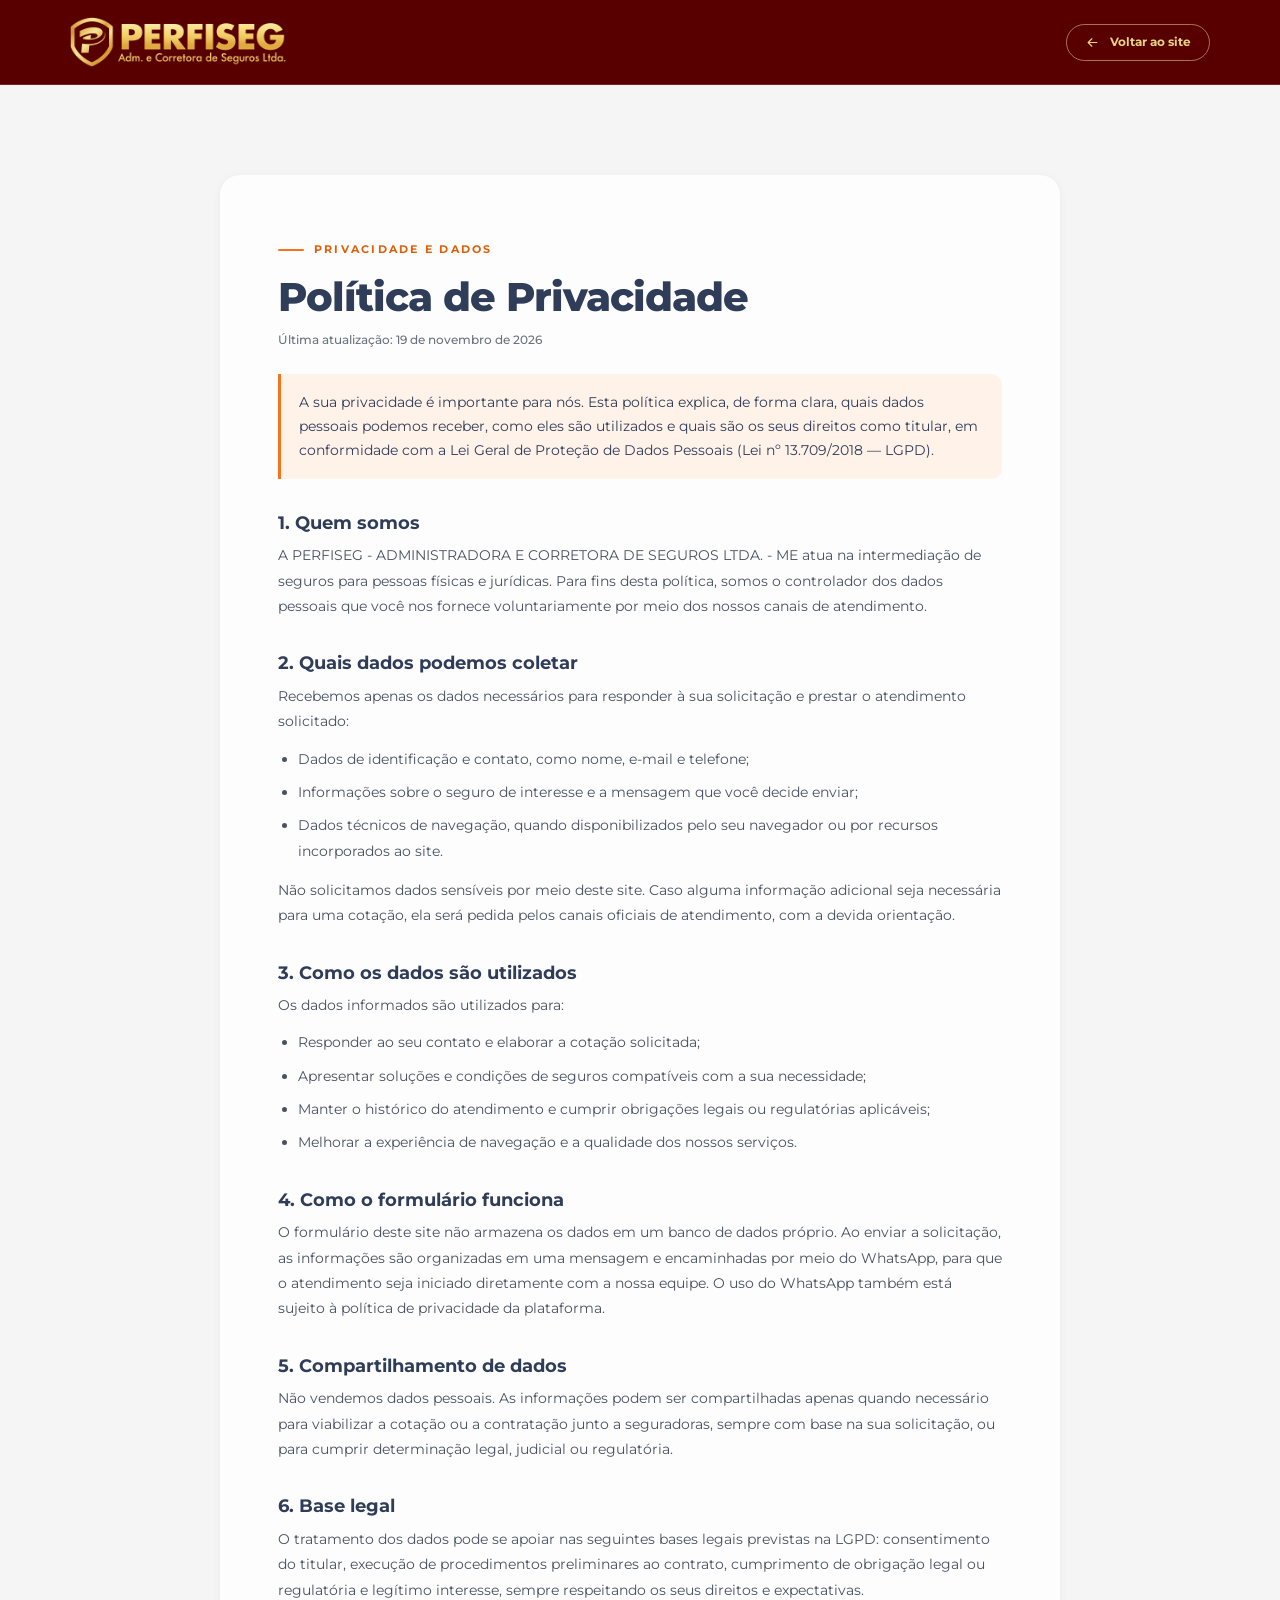
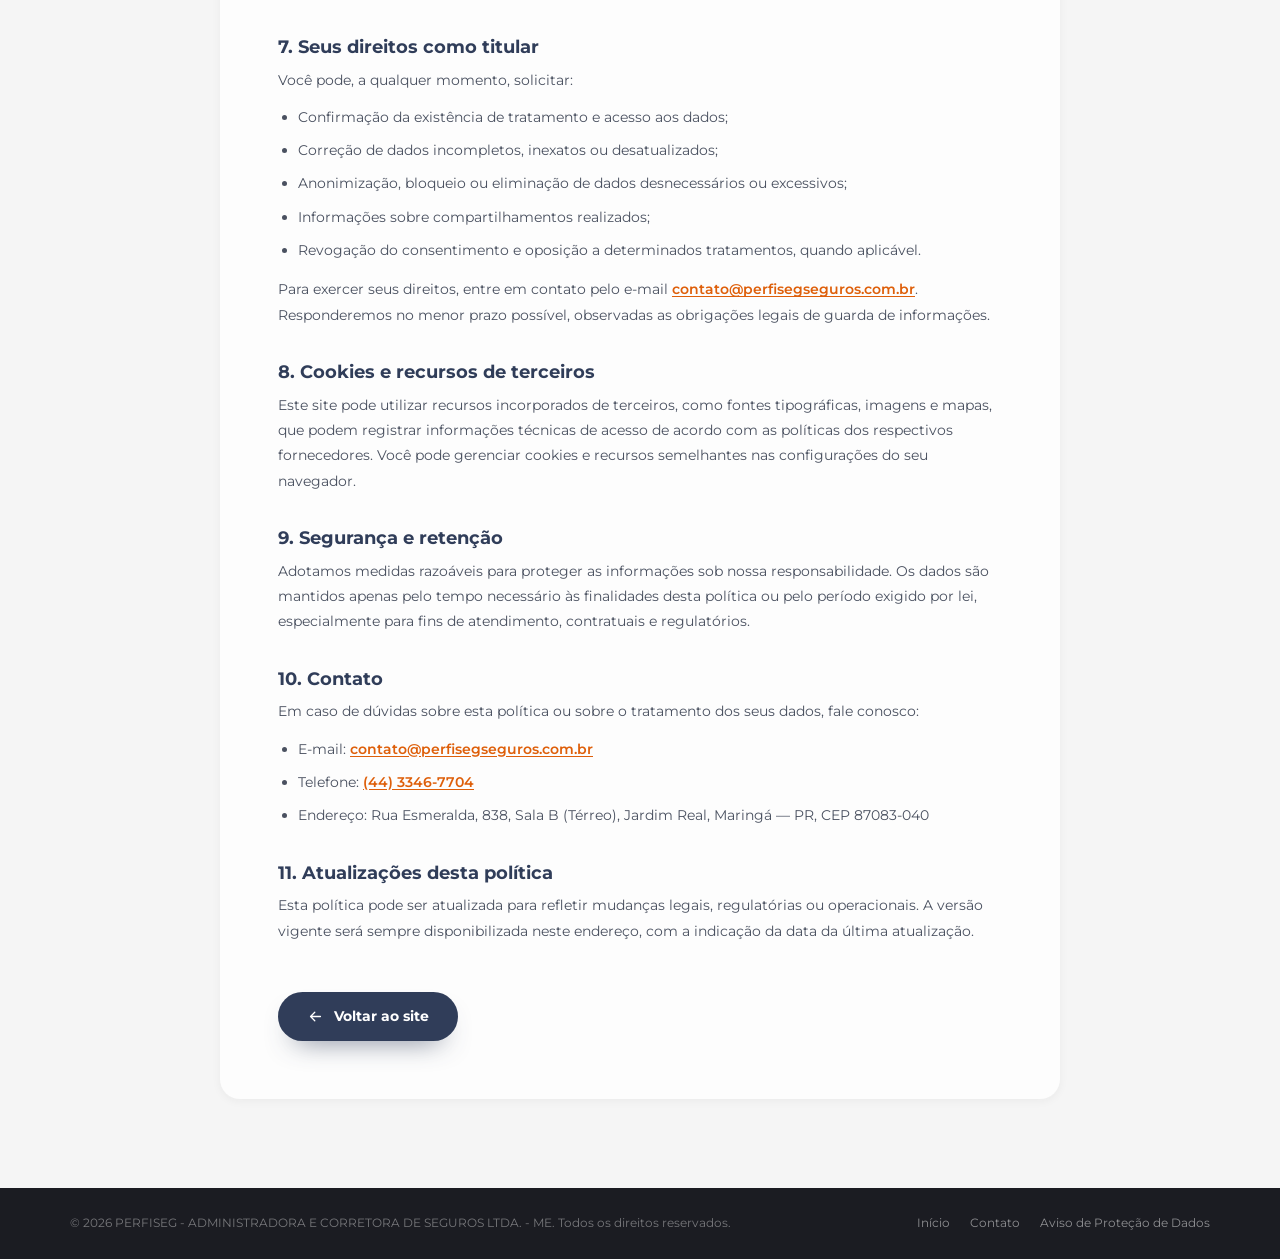
==== commit 927224d6: "rebrand PERFISEG: bordo header, new logo and contact data" ====
--- a/privacidade.html
+++ b/privacidade.html
@@ -3,10 +3,10 @@
 <head>
   <meta charset="UTF-8">
   <meta name="viewport" content="width=device-width, initial-scale=1.0">
-  <title>Política de Privacidade | Vértice Seguros</title>
-  <meta name="description" content="Saiba como a Vértice Corretora de Seguros trata os dados pessoais recebidos por meio de seus canais de atendimento, em conformidade com a LGPD.">
-  <meta name="theme-color" content="#F6741C">
-  <link rel="icon" type="image/svg+xml" href="assets/img/favicon.svg">
+  <title>Política de Privacidade | PERFISEG</title>
+  <meta name="description" content="Saiba como a PERFISEG - ADMINISTRADORA E CORRETORA DE SEGUROS LTDA. - ME trata os dados pessoais recebidos por meio de seus canais de atendimento, em conformidade com a LGPD.">
+  <meta name="theme-color" content="#580000">
+  <link rel="icon" type="image/png" href="assets/img/favicon.png">
   <link rel="preconnect" href="https://fonts.googleapis.com">
   <link rel="preconnect" href="https://fonts.gstatic.com" crossorigin>
   <link href="https://fonts.googleapis.com/css2?family=Montserrat:wght@400;500;600;700;800&display=swap" rel="stylesheet">
@@ -17,17 +17,10 @@
 
   <header class="site-header legal-header">
     <div class="container header-inner">
-      <a class="brand" href="index.html" aria-label="Vértice Seguros, voltar ao site">
-        <svg class="brand-mark" viewBox="0 0 44 48" aria-hidden="true">
-          <path d="M22 2.5 39 8.4v13.2c0 10.9-6.9 19.2-17 24.1-10.1-4.9-17-13.2-17-24.1V8.4L22 2.5Z" fill="none" stroke="currentColor" stroke-width="2.6" stroke-linejoin="round"/>
-          <path d="M13.8 22.4 19.6 28 30.4 16.6" fill="none" stroke="#F6741C" stroke-width="3.2" stroke-linecap="round" stroke-linejoin="round"/>
-        </svg>
-        <span class="brand-text">
-          <span class="brand-name">Vértice</span>
-          <span class="brand-sub">Corretora de Seguros</span>
-        </span>
+      <a class="brand" href="index.html" aria-label="PERFISEG, voltar ao site">
+        <img class="brand-logo" src="assets/img/logo-perfiseg.png" alt="PERFISEG — Administradora e Corretora de Seguros" width="1000" height="232">
       </a>
-      <a class="btn btn-outline-navy btn-sm" href="index.html">
+      <a class="btn btn-outline-gold btn-sm" href="index.html">
         <svg class="icon" viewBox="0 0 24 24" aria-hidden="true"><path d="M19 12H5M11 18l-6-6 6-6"/></svg>
         Voltar ao site
       </a>
@@ -45,7 +38,7 @@
 
         <div class="legal-body">
           <h2>1. Quem somos</h2>
-          <p>A Vértice Corretora de Seguros atua na intermediação de seguros para pessoas físicas e jurídicas. Para fins desta política, somos o controlador dos dados pessoais que você nos fornece voluntariamente por meio dos nossos canais de atendimento.</p>
+          <p>A PERFISEG - ADMINISTRADORA E CORRETORA DE SEGUROS LTDA. - ME atua na intermediação de seguros para pessoas físicas e jurídicas. Para fins desta política, somos o controlador dos dados pessoais que você nos fornece voluntariamente por meio dos nossos canais de atendimento.</p>
 
           <h2>2. Quais dados podemos coletar</h2>
           <p>Recebemos apenas os dados necessários para responder à sua solicitação e prestar o atendimento solicitado:</p>
@@ -83,7 +76,7 @@
             <li>Informações sobre compartilhamentos realizados;</li>
             <li>Revogação do consentimento e oposição a determinados tratamentos, quando aplicável.</li>
           </ul>
-          <p>Para exercer seus direitos, entre em contato pelo e-mail <a href="mailto:contato@verticeseguros.com.br">contato@verticeseguros.com.br</a>. Responderemos no menor prazo possível, observadas as obrigações legais de guarda de informações.</p>
+          <p>Para exercer seus direitos, entre em contato pelo e-mail <a href="mailto:contato@perfisegseguros.com.br">contato@perfisegseguros.com.br</a>. Responderemos no menor prazo possível, observadas as obrigações legais de guarda de informações.</p>
 
           <h2>8. Cookies e recursos de terceiros</h2>
           <p>Este site pode utilizar recursos incorporados de terceiros, como fontes tipográficas, imagens e mapas, que podem registrar informações técnicas de acesso de acordo com as políticas dos respectivos fornecedores. Você pode gerenciar cookies e recursos semelhantes nas configurações do seu navegador.</p>
@@ -94,9 +87,9 @@
           <h2>10. Contato</h2>
           <p>Em caso de dúvidas sobre esta política ou sobre o tratamento dos seus dados, fale conosco:</p>
           <ul>
-            <li>E-mail: <a href="mailto:contato@verticeseguros.com.br">contato@verticeseguros.com.br</a></li>
-            <li>Telefone: <a href="tel:+551140028922">(11) 4002-8922</a></li>
-            <li>Endereço: Av. Paulista, 1000 — 10º andar, Bela Vista, São Paulo — SP, CEP 01310-100</li>
+            <li>E-mail: <a href="mailto:contato@perfisegseguros.com.br">contato@perfisegseguros.com.br</a></li>
+            <li>Telefone: <a href="tel:+554433467704">(44) 3346-7704</a></li>
+            <li>Endereço: Rua Esmeralda, 838, Sala B (Térreo), Jardim Real, Maringá — PR, CEP 87083-040</li>
           </ul>
 
           <h2>11. Atualizações desta política</h2>
@@ -114,7 +107,7 @@
   <footer class="site-footer legal-footer">
     <div class="container">
       <div class="footer-bottom">
-        <p>&copy; 2026 Vértice Corretora de Seguros. Todos os direitos reservados.</p>
+        <p>&copy; 2026 PERFISEG - ADMINISTRADORA E CORRETORA DE SEGUROS LTDA. - ME. Todos os direitos reservados.</p>
         <div class="footer-legal-links">
           <a href="index.html">Início</a>
           <a href="index.html#contato">Contato</a>
--- a/assets/css/styles.css
+++ b/assets/css/styles.css
@@ -4,7 +4,8 @@
   --orange-soft: #FFF2E8;
   --navy: #303D59;
   --navy-deep: #273247;
-  --graphite: #23242B;
+  --gold: #E5D384;
+  --bordeaux: #580000;
   --ink: #1B1C22;
   --white: #FDFDFD;
   --gray: #F5F5F5;
@@ -86,7 +87,7 @@
 
 ::selection {
   background: rgba(246, 116, 28, .22);
-  color: var(--graphite);
+  color: var(--ink);
 }
 
 :focus-visible {
@@ -167,6 +168,14 @@
 
 .eyebrow-light::before {
   background: #FFB27D;
+}
+
+.section-cta .eyebrow-light {
+  color: var(--gold);
+}
+
+.section-cta .eyebrow-light::before {
+  background: var(--gold);
 }
 
 .btn {
@@ -249,6 +258,17 @@
   color: var(--orange-600);
 }
 
+.btn-outline-gold {
+  border-color: rgba(229, 211, 132, .55);
+  color: var(--gold);
+}
+
+.btn-outline-gold:hover {
+  border-color: var(--gold);
+  background: var(--gold);
+  color: var(--bordeaux);
+}
+
 .btn-sm {
   padding: 12px 20px;
   font-size: .79rem;
@@ -314,16 +334,14 @@
   position: sticky;
   top: 0;
   z-index: 100;
-  background: rgba(253, 253, 253, .95);
-  border-bottom: 1px solid rgba(35, 36, 43, .06);
-  backdrop-filter: blur(14px);
-  -webkit-backdrop-filter: blur(14px);
+  background: var(--bordeaux);
+  border-bottom: 1px solid rgba(229, 211, 132, .18);
   transition: box-shadow .35s var(--ease), border-color .35s var(--ease);
 }
 
 .site-header.is-scrolled {
-  border-color: transparent;
-  box-shadow: 0 14px 34px -24px rgba(35, 36, 43, .45);
+  border-color: rgba(229, 211, 132, .24);
+  box-shadow: 0 18px 40px -24px rgba(0, 0, 0, .55);
 }
 
 .header-inner {
@@ -341,42 +359,18 @@
 .brand {
   display: inline-flex;
   align-items: center;
-  gap: 11px;
   flex-shrink: 0;
   color: var(--navy);
 }
 
-.brand-mark {
-  width: 37px;
-  height: 41px;
-  transition: width .35s var(--ease), height .35s var(--ease);
-}
-
-.site-header.is-scrolled .brand-mark {
-  width: 34px;
-  height: 38px;
-}
-
-.brand-text {
-  display: flex;
-  flex-direction: column;
-  line-height: 1;
-}
-
-.brand-name {
-  color: inherit;
-  font-size: 1.3rem;
-  font-weight: 800;
-  letter-spacing: -.02em;
-}
-
-.brand-sub {
-  margin-top: 6px;
-  color: #8A93A2;
-  font-size: .52rem;
-  font-weight: 600;
-  letter-spacing: .23em;
-  text-transform: uppercase;
+.brand-logo {
+  height: 50px;
+  width: auto;
+  transition: height .35s var(--ease);
+}
+
+.site-header.is-scrolled .brand-logo {
+  height: 44px;
 }
 
 .nav {
@@ -393,7 +387,7 @@
   position: relative;
   display: inline-block;
   padding: 8px 0;
-  color: #495468;
+  color: rgba(255, 255, 255, .88);
   font-size: .86rem;
   font-weight: 600;
   transition: color .25s var(--ease);
@@ -407,7 +401,7 @@
   bottom: 0;
   height: 2px;
   border-radius: 2px;
-  background: var(--orange);
+  background: var(--gold);
   transform: scaleX(0);
   transform-origin: left;
   transition: transform .3s var(--ease);
@@ -415,7 +409,7 @@
 
 .nav a:hover,
 .nav a.is-active {
-  color: var(--navy);
+  color: var(--gold);
 }
 
 .nav a:hover::after,
@@ -438,7 +432,7 @@
   display: inline-flex;
   align-items: center;
   gap: 8px;
-  color: var(--navy);
+  color: rgba(255, 255, 255, .88);
   font-size: .78rem;
   font-weight: 700;
   transition: color .25s var(--ease);
@@ -447,11 +441,11 @@
 .wa-quick .icon {
   width: 21px;
   height: 21px;
-  color: #22B35C;
+  color: var(--gold);
 }
 
 .wa-quick:hover {
-  color: var(--orange-600);
+  color: var(--gold);
 }
 
 .nav-toggle {
@@ -463,15 +457,16 @@
   width: 44px;
   height: 44px;
   padding: 0;
-  border: 1px solid var(--line);
+  border: 1px solid rgba(229, 211, 132, .35);
   border-radius: 12px;
-  background: #fff;
+  background: rgba(255, 255, 255, .06);
   cursor: pointer;
-  transition: border-color .25s var(--ease);
+  transition: border-color .25s var(--ease), background-color .25s var(--ease);
 }
 
 .nav-toggle:hover {
-  border-color: rgba(246, 116, 28, .5);
+  border-color: var(--gold);
+  background: rgba(255, 255, 255, .1);
 }
 
 .nav-toggle span {
@@ -479,7 +474,7 @@
   width: 19px;
   height: 2px;
   border-radius: 2px;
-  background: var(--navy);
+  background: var(--gold);
   transition: transform .3s var(--ease), opacity .3s var(--ease);
 }
 
@@ -1043,7 +1038,7 @@
 
 .section-cta {
   overflow: hidden;
-  background: var(--graphite);
+  background: var(--bordeaux);
   color: #fff;
   text-align: center;
 }
@@ -1062,7 +1057,7 @@
 
 .cta-ring {
   position: absolute;
-  border: 1px solid rgba(246, 116, 28, .16);
+  border: 1px solid rgba(229, 211, 132, .2);
   border-radius: 50%;
   pointer-events: none;
 }
@@ -1481,13 +1476,8 @@
   color: #fff;
 }
 
-.brand-footer .brand-mark {
-  width: 36px;
-  height: 40px;
-}
-
-.brand-footer .brand-sub {
-  color: rgba(255, 255, 255, .46);
+.brand-footer .brand-logo {
+  height: 56px;
 }
 
 .footer-brand p {
@@ -1810,9 +1800,9 @@
     place-items: center;
     width: 40px;
     height: 40px;
-    border: 1px solid var(--line);
+    border: 1px solid rgba(229, 211, 132, .35);
     border-radius: 50%;
-    background: #fff;
+    background: rgba(255, 255, 255, .06);
   }
 
   .wa-quick .icon {
@@ -1836,9 +1826,9 @@
     height: calc(100dvh - 72px);
     overflow-y: auto;
     padding: 8px clamp(20px, 5vw, 40px) 32px;
-    border-bottom: 1px solid var(--line);
-    background: var(--white);
-    box-shadow: 0 30px 50px -30px rgba(35, 36, 43, .4);
+    border-bottom: 1px solid rgba(229, 211, 132, .18);
+    background: var(--bordeaux);
+    box-shadow: 0 30px 50px -30px rgba(0, 0, 0, .6);
     opacity: 0;
     visibility: hidden;
     transform: translateY(-8px);
@@ -1860,7 +1850,7 @@
   }
 
   .nav li {
-    border-bottom: 1px solid #EFF2F6;
+    border-bottom: 1px solid rgba(229, 211, 132, .14);
   }
 
   .nav a {
@@ -1874,7 +1864,7 @@
   }
 
   .nav a.is-active {
-    color: var(--orange-600);
+    color: var(--gold);
   }
 
   .nav-extra {
@@ -1996,20 +1986,9 @@
     display: none;
   }
 
-  .brand-mark,
-  .site-header.is-scrolled .brand-mark {
-    width: 33px;
-    height: 37px;
-  }
-
-  .brand-name {
-    font-size: 1.16rem;
-  }
-
-  .brand-sub {
-    font-size: .46rem;
-    letter-spacing: .2em;
-    margin-top: 5px;
+  .brand-logo,
+  .site-header.is-scrolled .brand-logo {
+    height: 42px;
   }
 
   .hero {
@@ -2154,13 +2133,9 @@
 }
 
 @media (max-width: 400px) {
-  .brand-name {
-    font-size: 1.08rem;
-  }
-
-  .brand-sub {
-    font-size: .43rem;
-    letter-spacing: .16em;
+  .brand-logo,
+  .site-header.is-scrolled .brand-logo {
+    height: 38px;
   }
 
   .header-actions {
